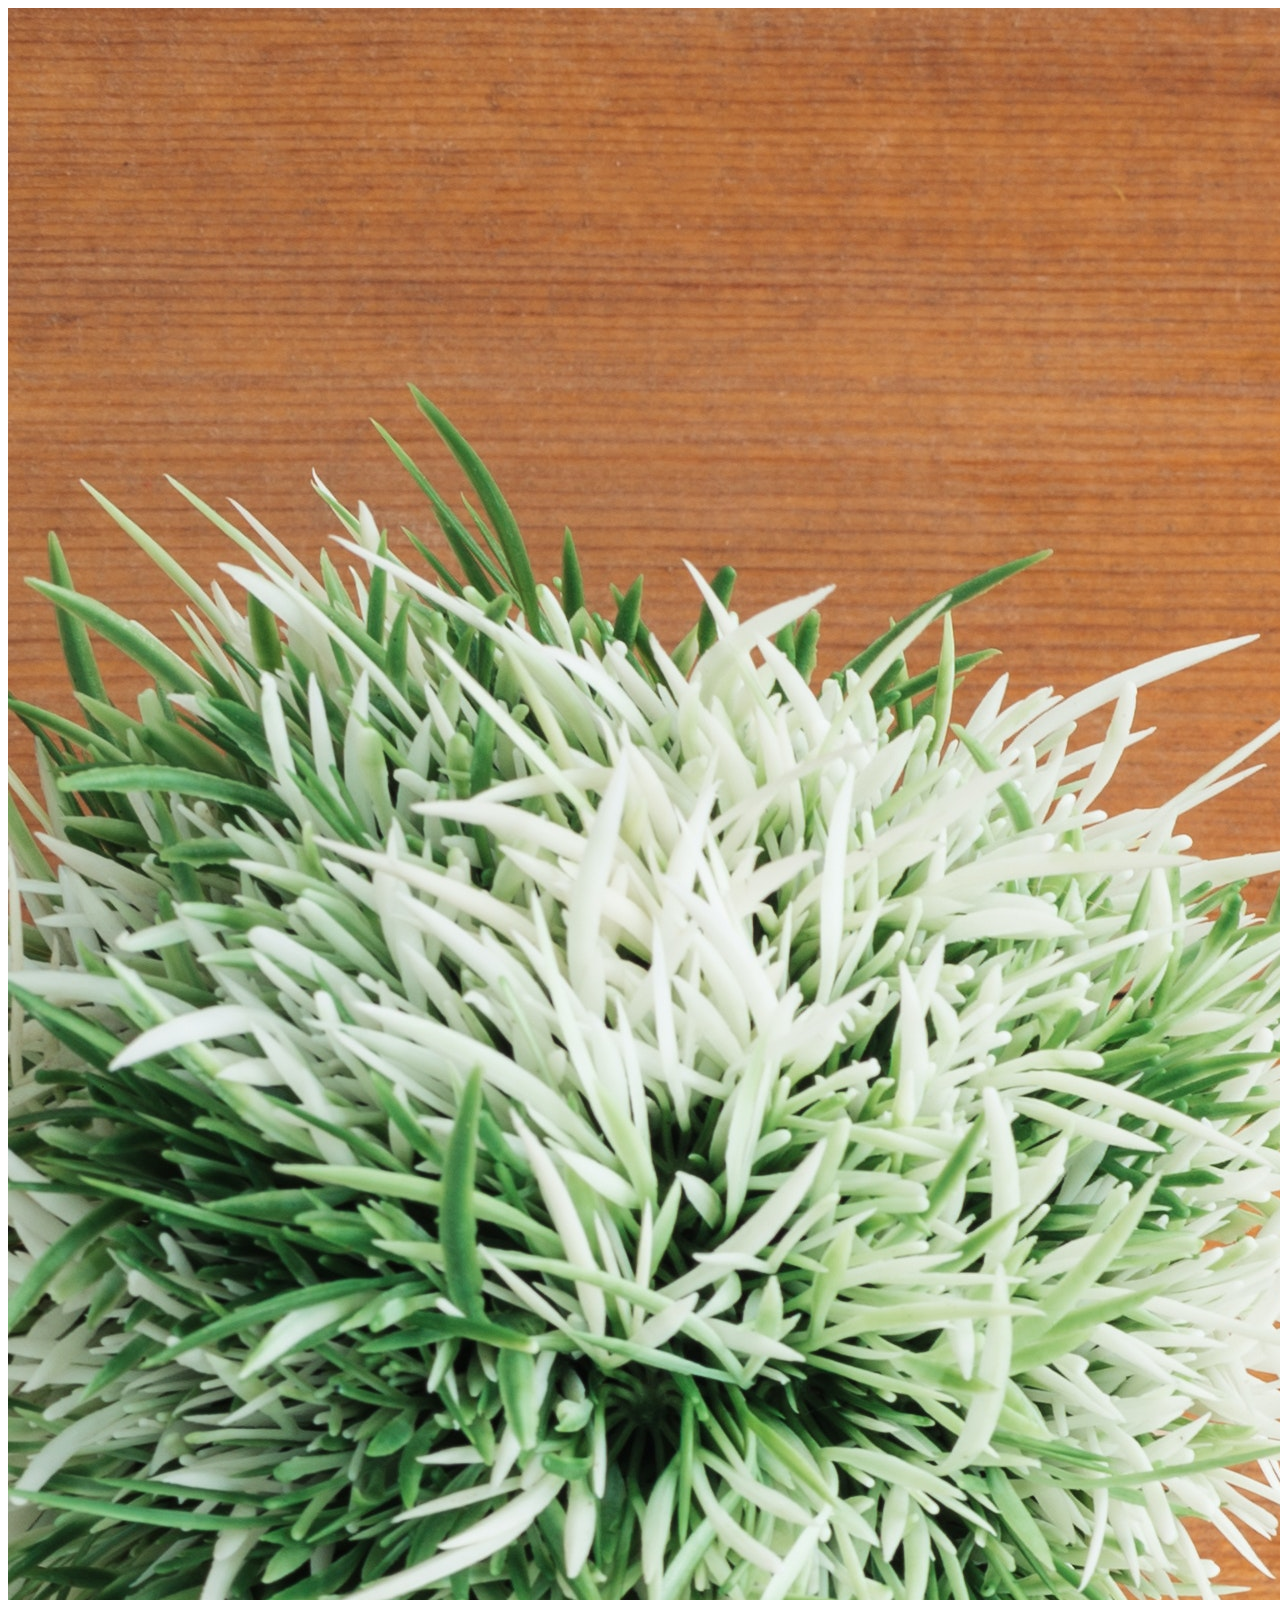
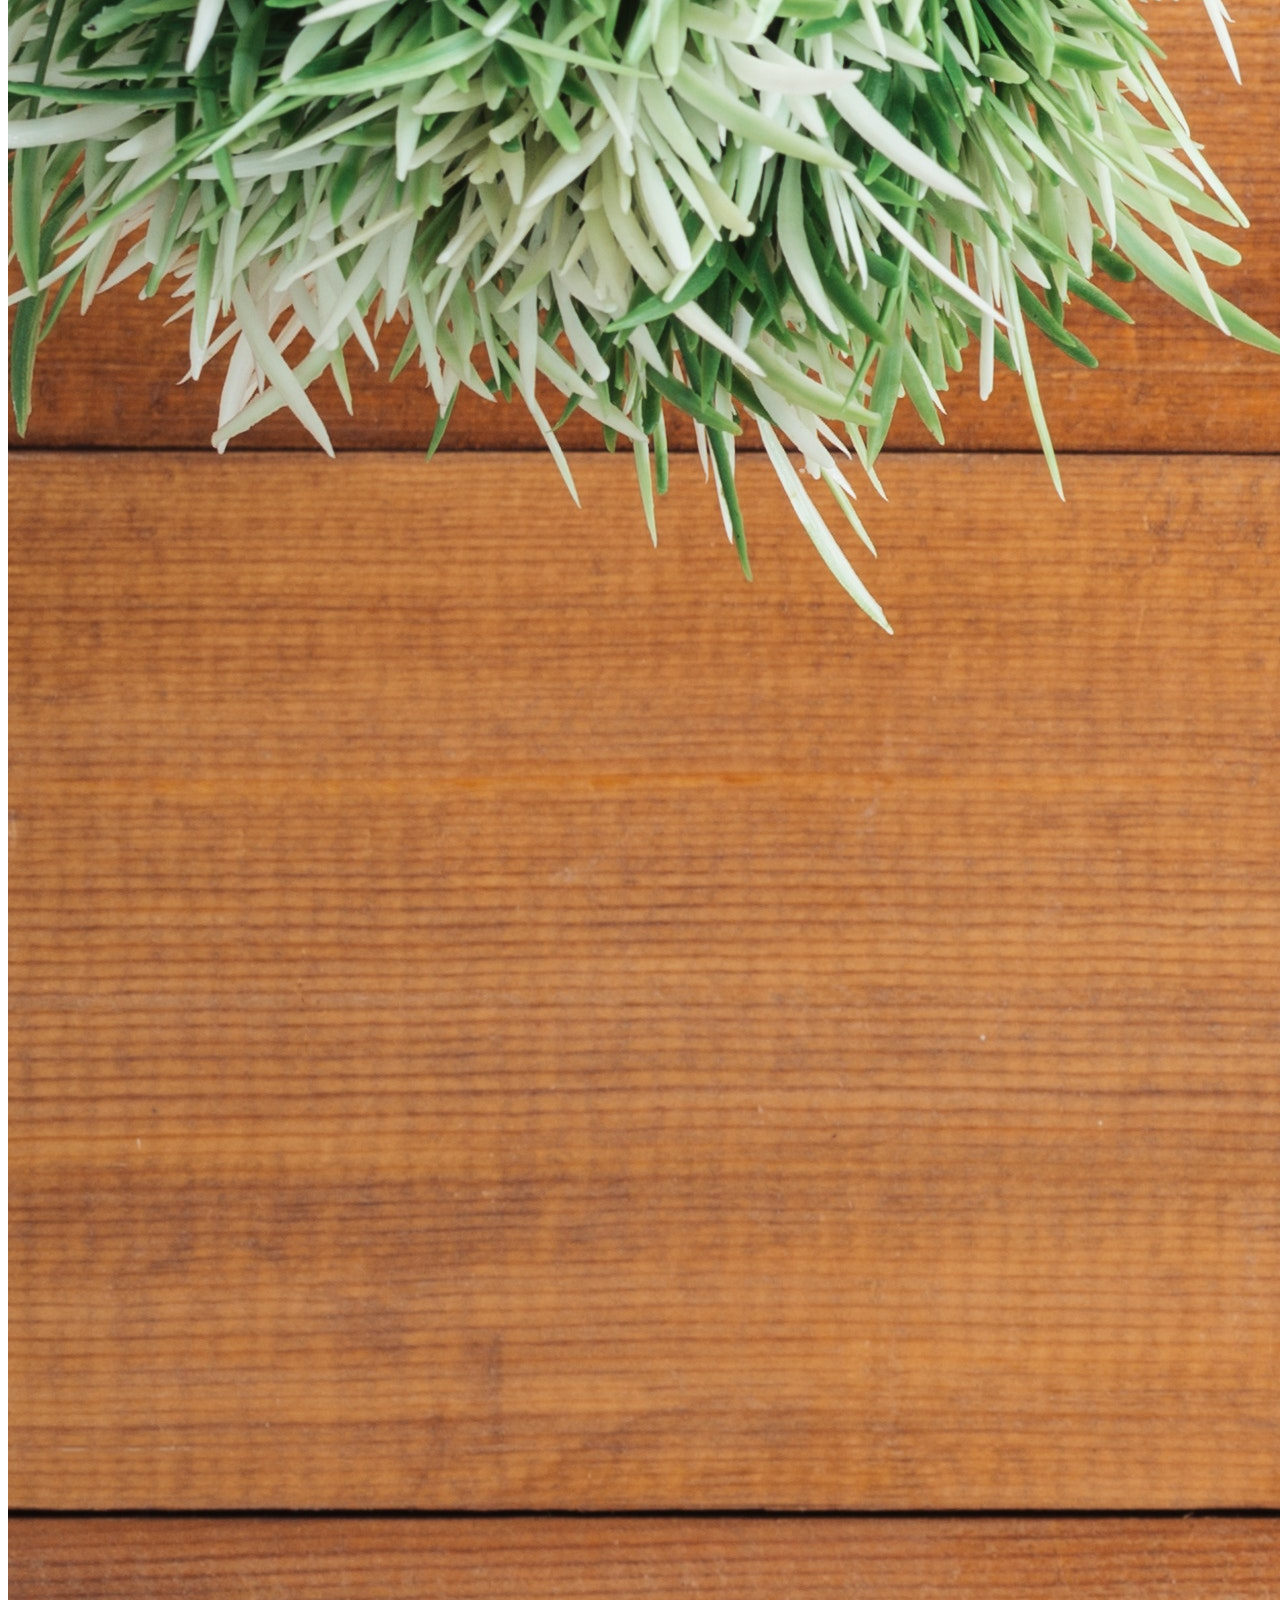
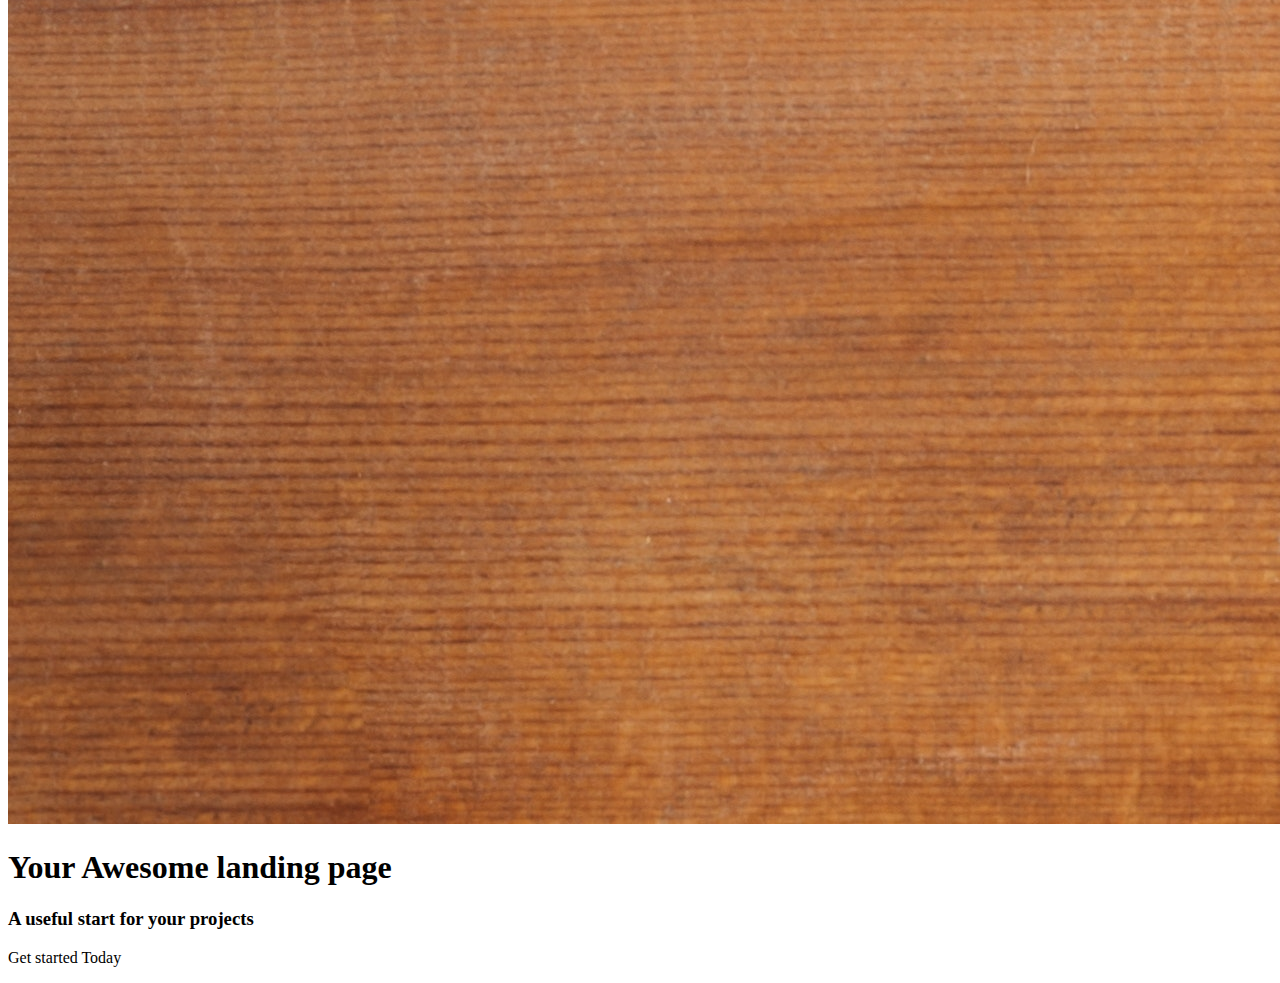
==== signup.html @ 218dd6dd "Addon" ====
<!DOCTYPE html>
<html lang="en">
<head>
    <meta charset="UTF-8">
    <meta http-equiv="X-UA-Compatible" content="IE=edge">
    <meta name="viewport" content="width=device-width, initial-scale=1.0">
    <title>Sign Up</title>
</head>
<body>
    <header>
        <section class="header-content">
            <img src="assets/pexels-tirachard-kumtanom-733854.jpg" alt="">
            <h1 class="header-title">
                Your Awesome landing page
            </h1>
            <h3 class="header-subtitle">A useful start for your projects</h3>
            <p class="header-button"><a href="#calls-to-action" class="button"></a>Get started Today</p>
        </section>
    </header>
</body>
</html>
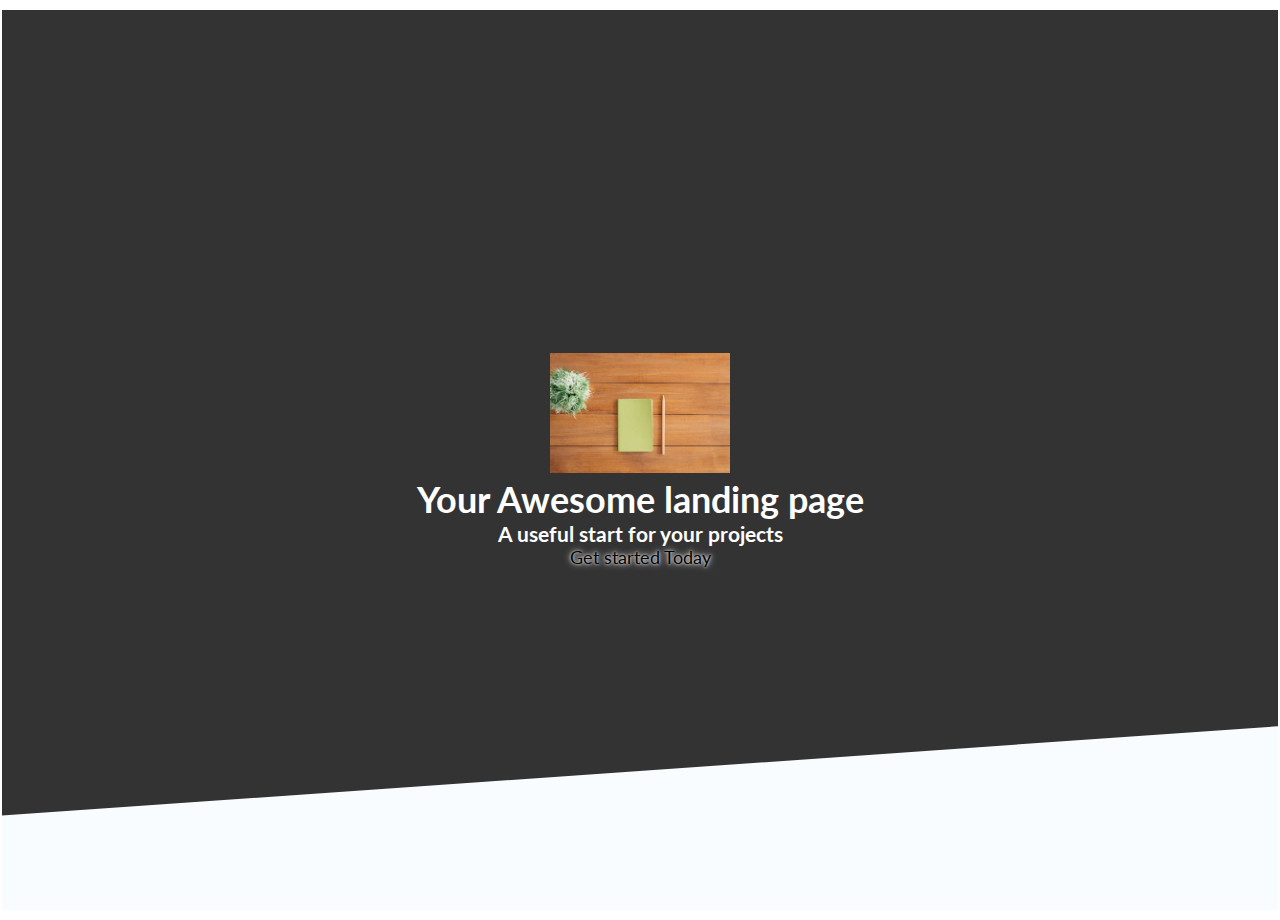
==== commit 3b0732d2: "Addon" ====
--- a/signup.html
+++ b/signup.html
@@ -5,11 +5,12 @@
     <meta http-equiv="X-UA-Compatible" content="IE=edge">
     <meta name="viewport" content="width=device-width, initial-scale=1.0">
     <title>Sign Up</title>
+    <link rel="stylesheet" href="style.css">
 </head>
 <body>
     <header>
         <section class="header-content">
-            <img src="assets/pexels-tirachard-kumtanom-733854.jpg" alt="">
+            <img class="signup-image" src="assets/pexels-tirachard-kumtanom-733854.jpg" alt="">
             <h1 class="header-title">
                 Your Awesome landing page
             </h1>
--- a/style.css
+++ b/style.css
@@ -0,0 +1,290 @@
+@import url('https://fonts.googleapis.com/css2?family=Dancing+Script&family=Lato:wght@400;700&family=Roboto:ital,wght@0,300;0,400;0,500;0,700;1,500&display=swap');
+
+* {
+    margin: 0;
+    padding: 0;
+    box-sizing: border-box;
+    font-family: 'Lato', sans-serif;
+}
+
+html {
+    scroll-behavior: smooth;
+}
+
+section {
+    margin: 20px;
+}
+
+img {
+    color: black;
+    height: 120px;
+    filter: grayscale(0) blur(0);
+    transition: .4s ease-in-out;
+}
+
+.img-item {
+    max-width: 100%;
+    height: auto;
+}
+
+body {
+    margin: 10px 2px;
+}
+
+li {
+    padding: 10px;
+    list-style: none;
+    text-decoration: none;
+}
+
+a {
+    text-decoration: none;
+    color: black;
+    position: relative;
+    transition: opacity 300ms ease;
+    font-size: 18px;
+}
+
+.hover__effect-black:after {
+    background-color: black;
+}
+
+.hover__effect:after {
+    content: "";
+    position: absolute;
+    height: 3px;
+    width: 0;
+    bottom: -3px;
+    right: 0;
+    transition: all 300ms ease;
+}
+
+.hover__effect-black:hover:after {
+    width: 100%;
+    left: 0;
+}
+
+.nav__bar {
+    background-color: #6C63FF;
+    border-radius: 50px;
+    width: 100%;
+}
+
+nav {
+    display: flex;
+    justify-content: space-between;
+
+}
+
+.individual {
+    display: flex;
+    padding: 20px;
+    margin: 20px;
+}
+
+.list {
+    display: flex;
+}
+
+
+.sign__up {
+    position: relative;
+    margin-top: 20px;
+    padding: 20px; 
+    float: left;
+}
+
+button {
+    padding: 10px;
+    border-radius: 40px;
+    float: left;
+    border: none;
+
+}
+
+a:hover {
+    color: coral;
+    border-bottom: 1px solid black;
+}
+
+button:hover {
+    background-color: black;
+    color: white;
+}
+
+.img-item:hover {
+    filter: grayscale(100%) blur(2px);
+    transition: .4s ease-in-out;
+}
+
+#body__container {
+    display: flex;
+}
+
+.text {
+    width: 50%;
+}
+
+
+.row {
+    display: flex;
+    flex-wrap: wrap;
+    padding: 0 4px;
+}
+
+.column {
+    flex: 25%;
+    max-width: 25%;
+    padding: 0 4px;
+}
+
+.column img {
+    margin-top: 8px;
+    vertical-align: middle;
+    width: 100%;
+}
+
+@media screen and (max-width:800px) {
+    .column {
+        flex: 50%;
+        max-width: 50%;
+    }
+
+    .nav__bar {
+        font-size: 12px;
+        border-radius: 0;
+    }
+}
+
+
+@media screen and (max-width:600px) {
+    .column {
+        flex: 100%;
+        max-width: 100%;
+    }
+}
+
+footer {
+    background-color: #242424;
+    height:400px;
+}
+
+.footer--row {
+    margin: 10px;
+    padding: 10px;
+}
+
+.social--media {
+    display: flex;
+    justify-content: center;
+}
+
+.social-media--list {
+    color: white;
+}
+
+.footer--logo {
+    margin-left: 50px;
+    margin-right: 50px;
+    display: flex;
+    justify-content: center;
+    margin-bottom: 20px;
+}
+
+.social-media--list {
+    padding: 10px;
+}
+
+.footer-image {
+    display: flex;
+    align-items: center;
+    border-radius: 25px;
+}
+
+/* TEXT ANIMATION */
+
+p {
+    text-shadow: 0 0 7px rgba(255, 255, 255, 2.3), 0 0 3px rgba(255, 255, 255, 2.3);
+}
+
+.container {
+    background-color: black;
+    color: #e5e5e5;
+    font-size: 2.26rem;
+    text-transform: uppercase;
+    display: flex;
+    align-items: center;
+    justify-content: center;
+}
+
+.animation {
+    height: 50px;
+    overflow: hidden;
+    margin-left: 1rem;
+}
+
+.animation > div > div {
+    padding: 0.25rem 0.75rem;
+    height: 2.81rem;
+    display: inline-block;
+}
+
+.animation div:first-child {
+    animation: text-animation 8s infinite;
+}
+
+.first div {
+    background-color: #20a7d8;
+}
+
+.second div {
+    background-color:#CD921E;
+  }
+  .third div {
+    background-color:#c10528;
+  }
+
+  @keyframes text-animation {
+    0% {margin-top: 0;}
+    10% {margin-top: 0;}
+    20% {margin-top: -5.62rem;}
+    30% {margin-top: -5.62rem;}
+    40% {margin-top: -11.24rem;}
+    60% {margin-top: -11.24rem;}
+    70% {margin-top: -5.62rem;}
+    80% {margin-top: -5.62rem;}
+    90% {margin-top: 0;}
+    100% {margin-top: 0;}
+  }
+
+/* Sign up*/
+
+header {
+    align-items: center;
+    background: #333;
+    display: flex;
+    font-size: 18px;
+    height: 100vh;
+    justify-content: center;
+    overflow: hidden;
+    perspective: 100px;
+    position: relative;
+    text-align: center;
+    transform-style: preserve-3d;
+}
+
+header:after {
+    background: #F9FCff;
+    content: "";
+    height: 40rem;
+    left: -5%;
+    position: absolute;
+    right: -5%;
+    top: 90%;
+    transform-origin: 0 0;
+    transform: rotateZ(-4deg);
+}
+
+.header-title, .header-subtitle {
+    color: #fff;
+}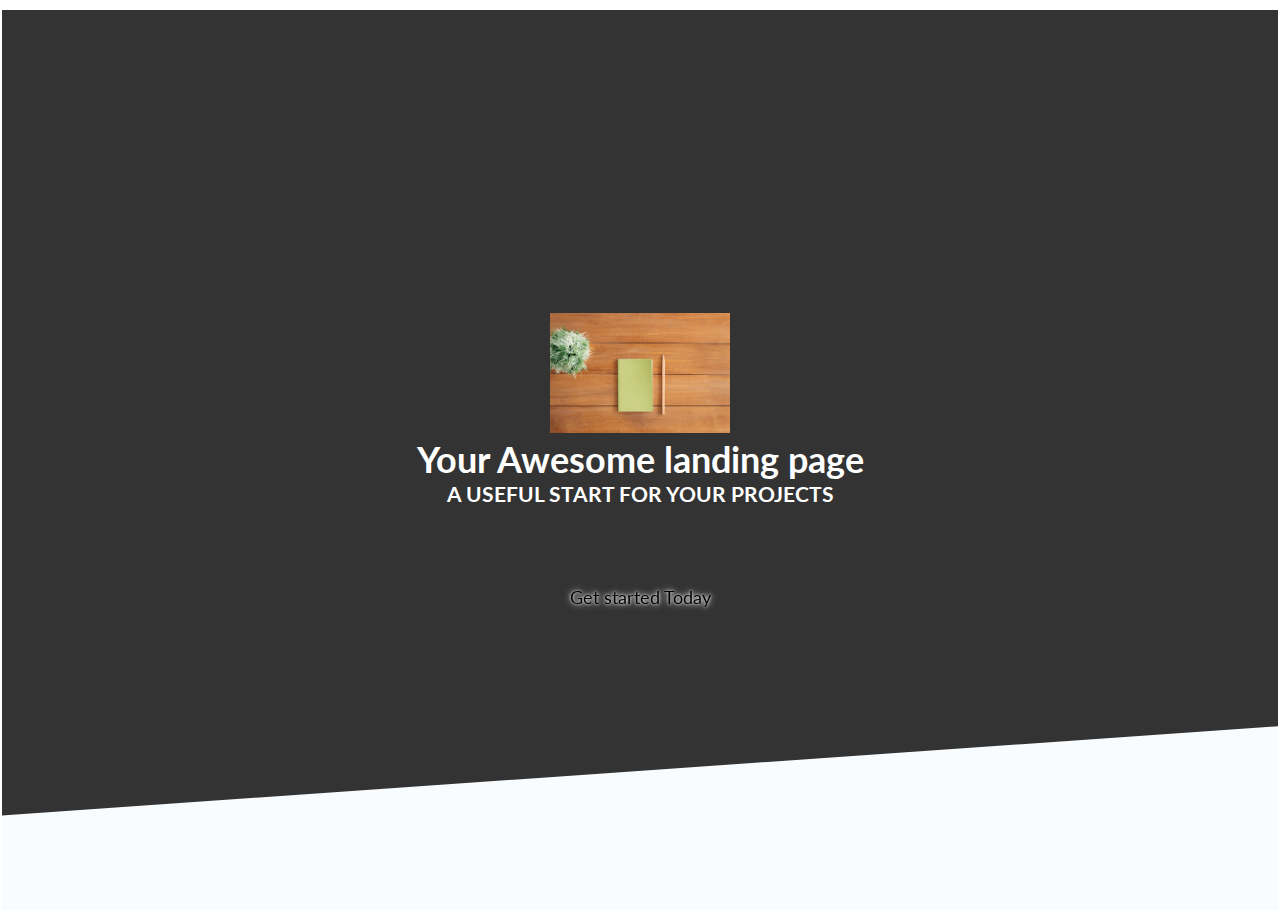
==== commit 6f1df418: "Addon" ====
--- a/signup.html
+++ b/signup.html
@@ -18,5 +18,7 @@
             <p class="header-button"><a href="#calls-to-action" class="button"></a>Get started Today</p>
         </section>
     </header>
+
+    
 </body>
-</html>+</html>
--- a/style.css
+++ b/style.css
@@ -273,6 +273,10 @@
     transform-style: preserve-3d;
 }
 
+header:before {
+    content: "";
+}
+
 header:after {
     background: #F9FCff;
     content: "";
@@ -287,4 +291,32 @@
 
 .header-title, .header-subtitle {
     color: #fff;
-}+}
+
+.header-subtitle {
+    margin-bottom: 5rem;
+    text-transform: uppercase;
+}
+
+.header-button {
+    transform: translateZ(.1px);
+    position: relative;
+    z-index: 10;
+}
+
+/* WAVY */
+
+svg {
+    display: inline-block;
+    position: absolute;
+    top: 0;
+    left: 0;
+  }
+  .container1 {
+    display: inline-block;
+    position: relative;
+    width: 100%;
+    padding-bottom: 100%;
+    vertical-align: middle;
+    overflow: hidden;
+  }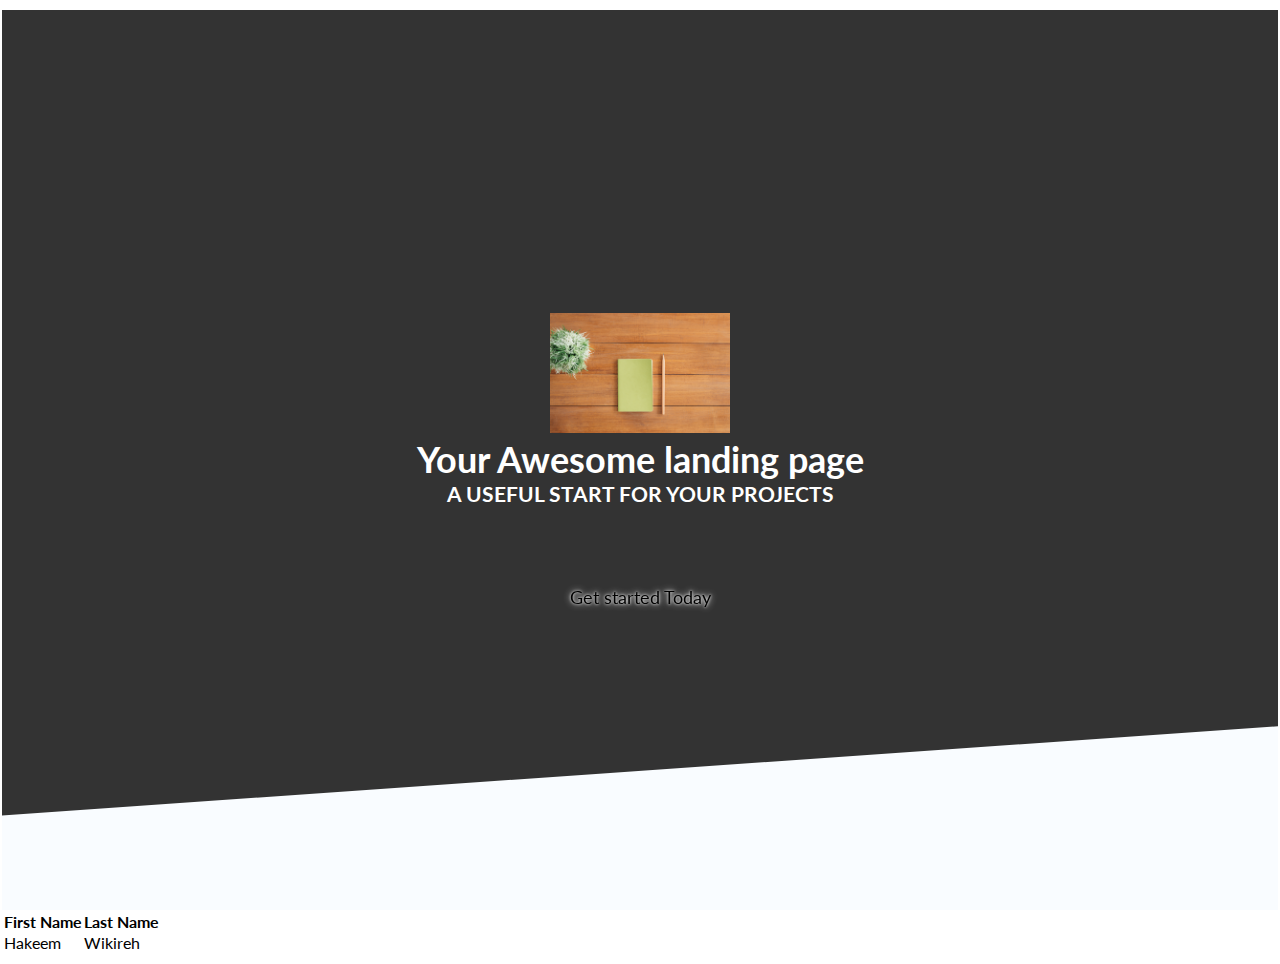
==== commit 6b200c2d: "Addon" ====
--- a/signup.html
+++ b/signup.html
@@ -18,7 +18,15 @@
             <p class="header-button"><a href="#calls-to-action" class="button"></a>Get started Today</p>
         </section>
     </header>
-
-    
+    <table>
+        <tr>
+            <th>First Name</th>
+            <th>Last Name</th>
+        </tr>
+        <tr>
+            <td>Hakeem</td>
+            <td>Wikireh</td>
+        </tr>
+    </table>  
 </body>
 </html>
--- a/style.css
+++ b/style.css
@@ -304,19 +304,4 @@
     z-index: 10;
 }
 
-/* WAVY */
-
-svg {
-    display: inline-block;
-    position: absolute;
-    top: 0;
-    left: 0;
-  }
-  .container1 {
-    display: inline-block;
-    position: relative;
-    width: 100%;
-    padding-bottom: 100%;
-    vertical-align: middle;
-    overflow: hidden;
-  }+
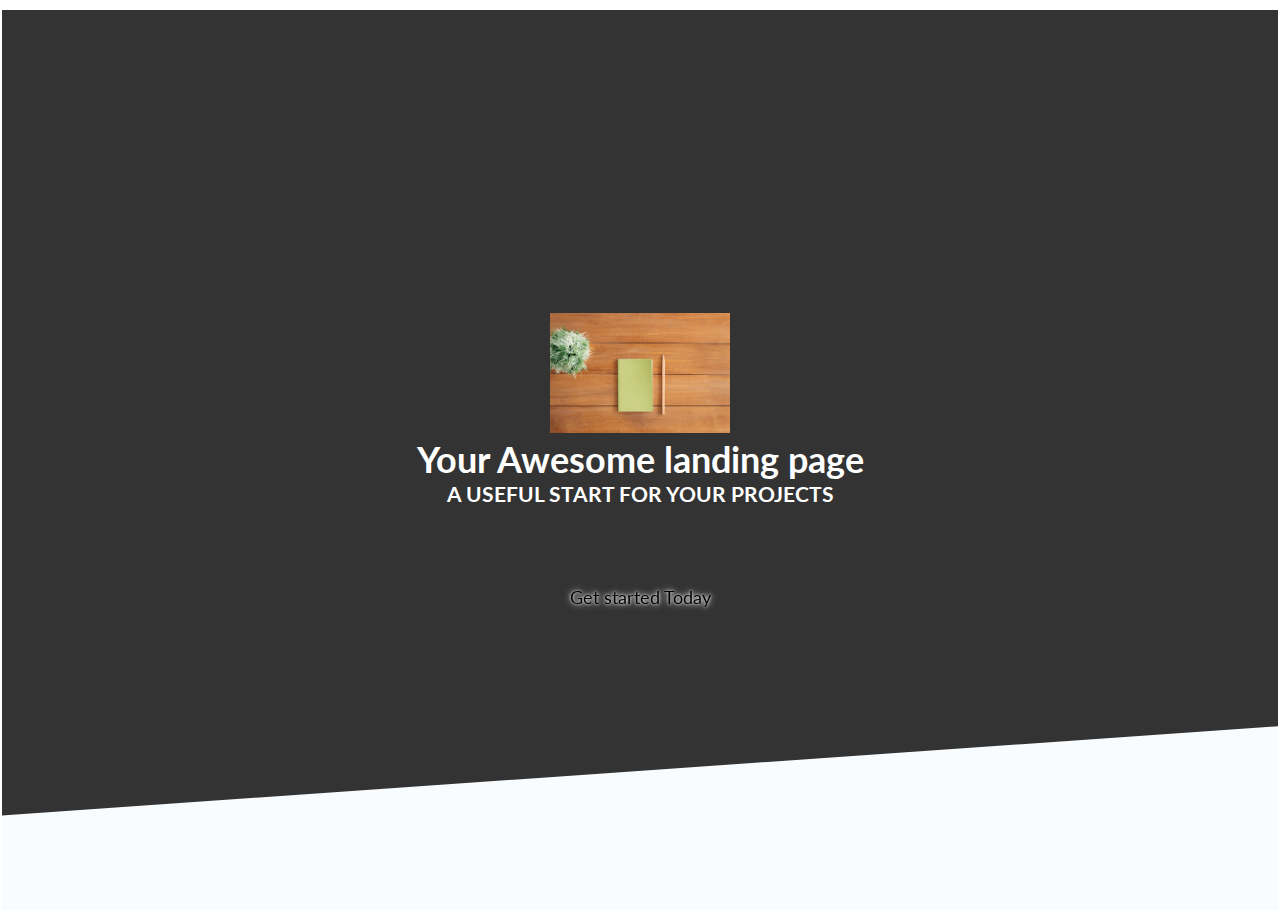
==== commit 30443e0b: "Addon" ====
--- a/signup.html
+++ b/signup.html
@@ -18,15 +18,5 @@
             <p class="header-button"><a href="#calls-to-action" class="button"></a>Get started Today</p>
         </section>
     </header>
-    <table>
-        <tr>
-            <th>First Name</th>
-            <th>Last Name</th>
-        </tr>
-        <tr>
-            <td>Hakeem</td>
-            <td>Wikireh</td>
-        </tr>
-    </table>  
 </body>
 </html>
--- a/style.css
+++ b/style.css
@@ -41,7 +41,7 @@
     text-decoration: none;
     color: black;
     position: relative;
-    transition: opacity 300ms ease;
+    /*transition: opacity 300ms ease;*/
     font-size: 18px;
 }
 
@@ -64,16 +64,26 @@
     left: 0;
 }
 
+.s-hover:hover:after {
+    background-color: white;
+    width: 100%;
+    left: 0;
+    
+}
+
 .nav__bar {
     background-color: #6C63FF;
     border-radius: 50px;
     width: 100%;
+    z-index: 2;
+    position: fixed;
+    top: 0;
 }
 
 nav {
     display: flex;
     justify-content: space-between;
-
+    
 }
 
 .individual {
@@ -102,10 +112,10 @@
 
 }
 
-a:hover {
+/*a:hover {
     color: coral;
     border-bottom: 1px solid black;
-}
+}*/
 
 button:hover {
     background-color: black;
@@ -211,6 +221,10 @@
     background-color: black;
     color: #e5e5e5;
     font-size: 2.26rem;
+    margin-top: 110px;
+    position: sticky;
+    top: 110px;
+    z-index: 2;
     text-transform: uppercase;
     display: flex;
     align-items: center;
@@ -302,6 +316,4 @@
     transform: translateZ(.1px);
     position: relative;
     z-index: 10;
-}
-
-
+}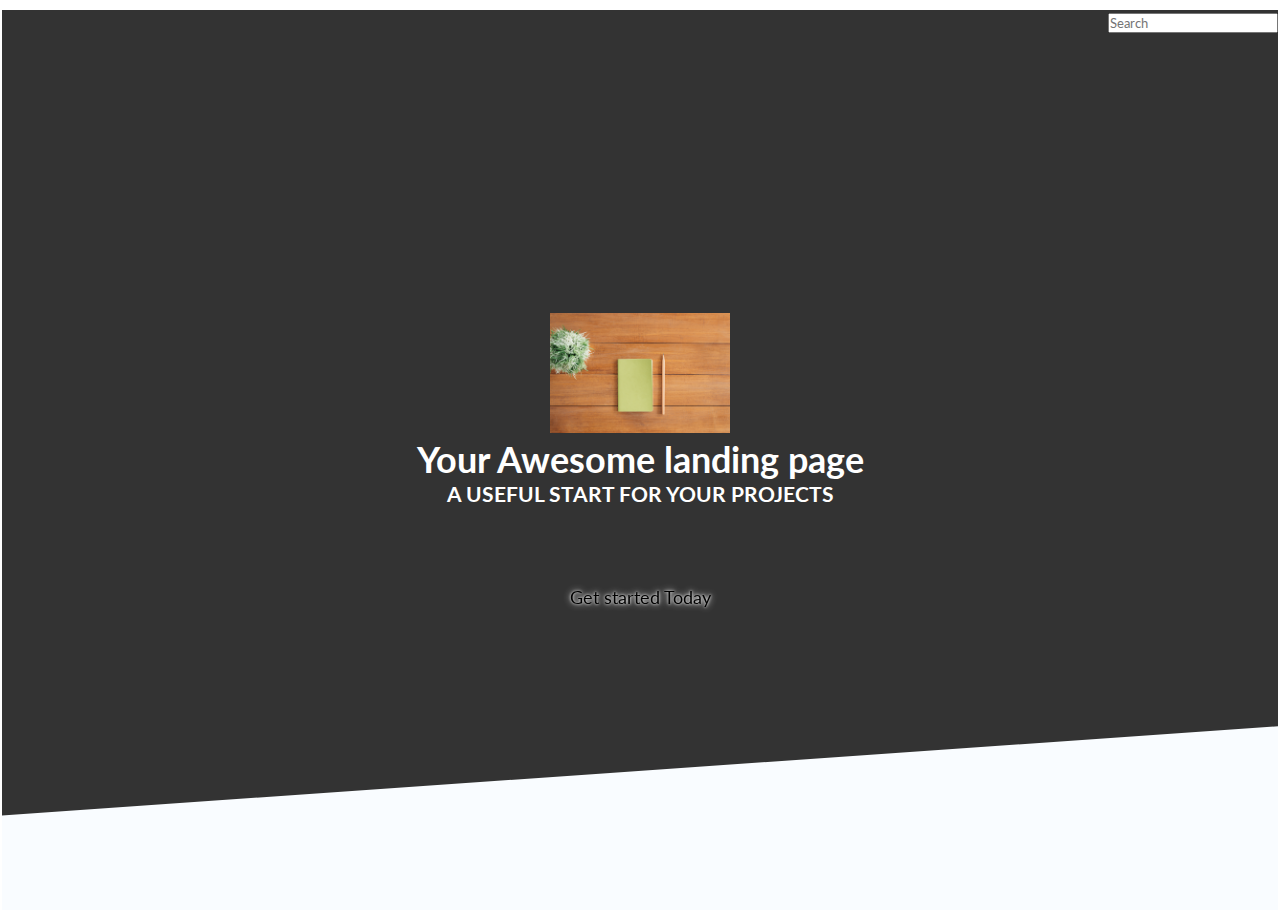
==== commit d1aa8da0: "Addon" ====
--- a/signup.html
+++ b/signup.html
@@ -9,6 +9,9 @@
 </head>
 <body>
     <header>
+        <div class="search-bar">
+            <form><input type="text" placeholder="Search"></form>
+        </div>
         <section class="header-content">
             <img class="signup-image" src="assets/pexels-tirachard-kumtanom-733854.jpg" alt="">
             <h1 class="header-title">
--- a/style.css
+++ b/style.css
@@ -37,12 +37,18 @@
     text-decoration: none;
 }
 
+
+
 a {
     text-decoration: none;
     color: black;
     position: relative;
     /*transition: opacity 300ms ease;*/
     font-size: 18px;
+}
+
+a:hover {
+    font-size: 20px;
 }
 
 .hover__effect-black:after {
@@ -72,7 +78,7 @@
 }
 
 .nav__bar {
-    background-color: #6C63FF;
+    background-color: #358588;
     border-radius: 50px;
     width: 100%;
     z-index: 2;
@@ -102,6 +108,7 @@
     margin-top: 20px;
     padding: 20px; 
     float: left;
+    margin-right: 10px;
 }
 
 button {
@@ -218,7 +225,7 @@
 }
 
 .container {
-    background-color: black;
+    background-color: #242424;
     color: #e5e5e5;
     font-size: 2.26rem;
     margin-top: 110px;
@@ -316,4 +323,31 @@
     transform: translateZ(.1px);
     position: relative;
     z-index: 10;
+}
+
+.dropdown {
+    position: relative;
+    display: inline-block;
+}
+
+.dropdown-content {
+    display: none;
+    position: absolute;
+    background-color: #f9f9f9f9;
+    min-width: 160px;
+    font-size: 16px;
+    padding: 12px 16px;
+    z-index: 1;
+    margin-top: 5px
+}
+
+.dropdown:hover .dropdown-content {
+    display: block;
+}
+
+.search-bar {
+    position: absolute;
+    height: 30px;
+    top: 0px;
+    right: 0;
 }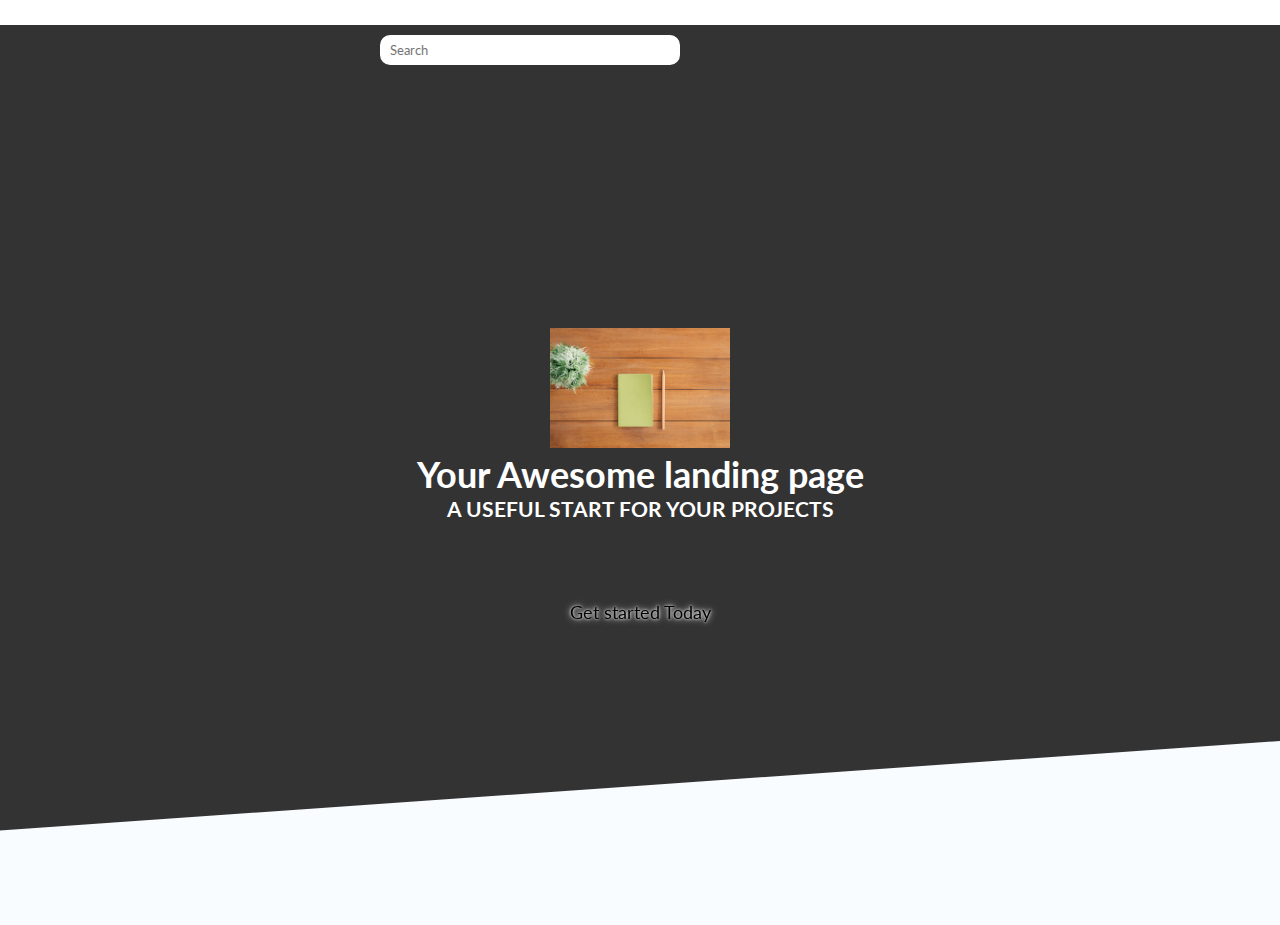
==== commit 106df82f: "Addon" ====
--- a/signup.html
+++ b/signup.html
@@ -9,6 +9,7 @@
 </head>
 <body>
     <header>
+        
         <div class="search-bar">
             <form><input type="text" placeholder="Search"></form>
         </div>
@@ -21,5 +22,6 @@
             <p class="header-button"><a href="#calls-to-action" class="button"></a>Get started Today</p>
         </section>
     </header>
+    
 </body>
 </html>
--- a/style.css
+++ b/style.css
@@ -15,6 +15,7 @@
     margin: 20px;
 }
 
+
 img {
     color: black;
     height: 120px;
@@ -27,9 +28,6 @@
     height: auto;
 }
 
-body {
-    margin: 10px 2px;
-}
 
 li {
     padding: 10px;
@@ -45,6 +43,7 @@
     position: relative;
     /*transition: opacity 300ms ease;*/
     font-size: 18px;
+    transition: font-size 3s;
 }
 
 a:hover {
@@ -62,7 +61,7 @@
     width: 0;
     bottom: -3px;
     right: 0;
-    transition: all 300ms ease;
+    transition: all 300ms linear;
 }
 
 .hover__effect-black:hover:after {
@@ -79,17 +78,22 @@
 
 .nav__bar {
     background-color: #358588;
-    border-radius: 50px;
-    width: 100%;
+    /* border-radius: 50px; */
+    width: 100%; 
+    float: left;
+    margin-right: 0;
     z-index: 2;
     position: fixed;
     top: 0;
+    margin: 0;
 }
 
 nav {
     display: flex;
     justify-content: space-between;
-    
+    float: left;
+    margin-right: 5px;
+    width: 100%;
 }
 
 .individual {
@@ -106,8 +110,9 @@
 .sign__up {
     position: relative;
     margin-top: 20px;
+    right: 0;
     padding: 20px; 
-    float: left;
+    float: right;
     margin-right: 10px;
 }
 
@@ -138,6 +143,12 @@
     display: flex;
 }
 
+body {
+    width: 100%;
+    z-index: 2;
+    margin-top: 25px;
+}
+
 .text {
     width: 50%;
 }
@@ -225,13 +236,14 @@
 }
 
 .container {
-    background-color: #242424;
+    
+    background-color: rgb(38, 53, 56);
     color: #e5e5e5;
     font-size: 2.26rem;
-    margin-top: 110px;
+    margin-top: 130px;
     position: sticky;
-    top: 110px;
-    z-index: 2;
+    top: 120px;
+    z-index: 1;
     text-transform: uppercase;
     display: flex;
     align-items: center;
@@ -347,7 +359,48 @@
 
 .search-bar {
     position: absolute;
+    display: flex;
+    border: none;
+    height: 100px;
+    top: 0px;
+    right:600px;
+}
+input {
+    margin-top: 10px;
+    border: none;
     height: 30px;
-    top: 0px;
-    right: 0;
-}+    width: 300px;
+    border-radius: 10px; 
+    padding: 10px;
+}
+
+input:focus {
+    background-color: grey;
+}
+
+/*Images*/
+
+.custom-shape-divider-bottom-1671443325 {
+    position: absolute;
+    bottom: 0;
+    left: 0;
+    width: 100%;
+    overflow: hidden;
+    line-height: 0;
+    transform: rotate(180deg);
+}
+
+.custom-shape-divider-bottom-1671443325 svg {
+    position: relative;
+    display: block;
+    width: calc(130% + 1.3px);
+    height: 246px;
+}
+
+.custom-shape-divider-bottom-1671443325 .shape-fill {
+    fill: #271414;
+}
+
+#waves-section {
+    height: 100vh;
+}
